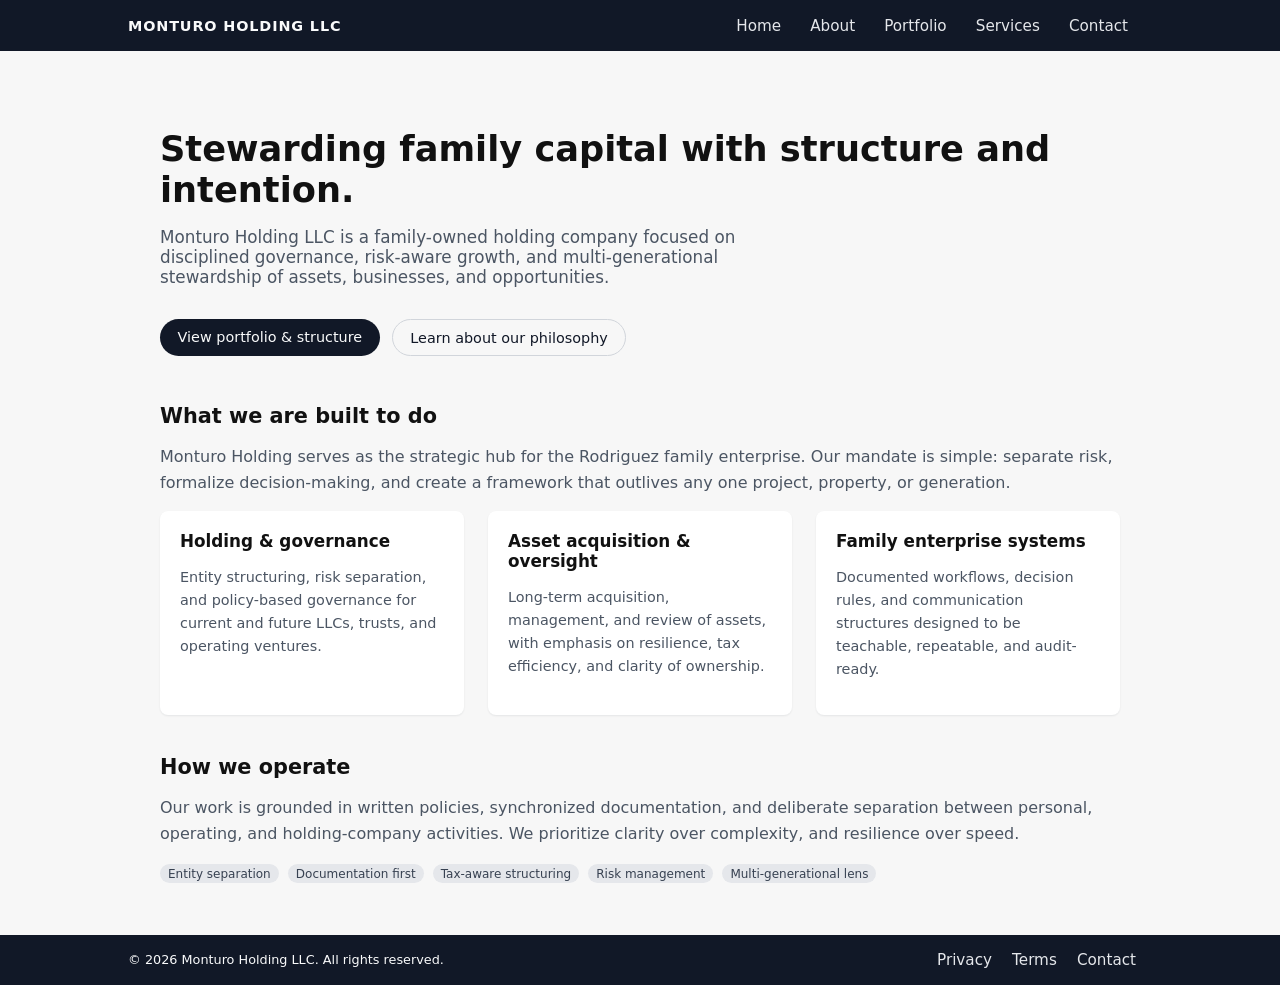
==== index.html @ 01b54c22 "Update index.html" ====
<!DOCTYPE html>
<html lang="en">
<head>
  <meta charset="UTF-8">
  <title>Monturo Holding LLC | Family Enterprise Holding Company</title>
  <meta name="viewport" content="width=device-width, initial-scale=1">
  <meta name="description" content="Monturo Holdings LLC is a family-owned holding company focused on long-term stewardship, governance, and multi-generational asset management.">
  <style>
    body { margin: 0; font-family: system-ui, -apple-system, BlinkMacSystemFont, "Segoe UI", sans-serif; color: #111; background-color: #f7f7f7; }
    header, footer { background-color: #111827; color: #f9fafb; padding: 1rem 10vw; }
    header a, footer a { color: #e5e7eb; text-decoration: none; margin-right: 1.5rem; font-size: 0.95rem; }
    header a:hover, footer a:hover { text-decoration: underline; }
    .logo { font-weight: 600; letter-spacing: 0.06em; text-transform: uppercase; font-size: 0.9rem; }
    main { padding: 3rem 10vw; max-width: 960px; margin: 0 auto; }
    .hero-title { font-size: 2.2rem; margin-bottom: 0.5rem; }
    .hero-subtitle { font-size: 1.05rem; color: #4b5563; max-width: 640px; }
    .hero-section { margin-bottom: 3rem; }
    .section { margin-top: 2.5rem; }
    .section h2 { font-size: 1.3rem; margin-bottom: 0.5rem; }
    .section p { color: #4b5563; line-height: 1.6; }
    .pill { display: inline-block; padding: 0.15rem 0.5rem; border-radius: 999px; font-size: 0.75rem; background: #e5e7eb; color: #374151; margin-right: 0.25rem; margin-bottom: 0.25rem; }
    .grid { display: grid; grid-template-columns: repeat(auto-fit, minmax(240px, 1fr)); gap: 1.5rem; margin-top: 1rem; }
    .card { background: white; border-radius: 0.5rem; padding: 1.25rem; box-shadow: 0 1px 2px rgba(15, 23, 42, 0.08); }
    .card h3 { margin-top: 0; font-size: 1.05rem; margin-bottom: 0.35rem; }
    .muted { color: #6b7280; font-size: 0.9rem; }
    .btn-row { margin-top: 2rem; display: flex; flex-wrap: wrap; gap: 0.75rem; }
    .btn-primary, .btn-secondary { padding: 0.6rem 1.1rem; border-radius: 999px; font-size: 0.9rem; text-decoration: none; display: inline-block; }
    .btn-primary { background-color: #111827; color: #f9fafb; }
    .btn-secondary { background-color: transparent; color: #111827; border: 1px solid #d1d5db; }
    .btn-primary:hover { background-color: #020617; }
    .btn-secondary:hover { background-color: #e5e7eb; }
    footer { font-size: 0.8rem; display: flex; flex-wrap: wrap; justify-content: space-between; gap: 0.75rem; align-items: center; }
    footer nav a { margin-right: 1rem; }
    @media (max-width: 640px) {
      header, footer, main { padding-left: 1.25rem; padding-right: 1.25rem; }
      .hero-title { font-size: 1.8rem; }
    }
  </style>
</head>
<body>
  <header>
    <div style="display:flex; align-items:center; justify-content:space-between; gap:1.5rem;">
      <div class="logo">Monturo Holding LLC</div>
      <nav>
        <a href="index.html">Home</a>
        <a href="about.html">About</a>
        <a href="portfolio.html">Portfolio</a>
        <a href="services.html">Services</a>
        <a href="contact.html">Contact</a>
      </nav>
    </div>
  </header>

  <main>
    <section class="hero-section">
      <h1 class="hero-title">Stewarding family capital with structure and intention.</h1>
      <p class="hero-subtitle">
        Monturo Holding LLC is a family-owned holding company focused on disciplined governance,
        risk-aware growth, and multi-generational stewardship of assets, businesses, and opportunities.
      </p>
      <div class="btn-row">
        <a href="portfolio.html" class="btn-primary">View portfolio & structure</a>
        <a href="about.html" class="btn-secondary">Learn about our philosophy</a>
      </div>
    </section>

    <section class="section">
      <h2>What we are built to do</h2>
      <p>
        Monturo Holding serves as the strategic hub for the Rodriguez family enterprise. Our mandate is simple:
        separate risk, formalize decision-making, and create a framework that outlives any one project, property,
        or generation.
      </p>
      <div class="grid">
        <div class="card">
          <h3>Holding & governance</h3>
          <p class="muted">
            Entity structuring, risk separation, and policy-based governance for current and future LLCs, trusts,
            and operating ventures.
          </p>
        </div>
        <div class="card">
          <h3>Asset acquisition & oversight</h3>
          <p class="muted">
            Long-term acquisition, management, and review of assets, with emphasis on resilience, tax efficiency,
            and clarity of ownership.
          </p>
        </div>
        <div class="card">
          <h3>Family enterprise systems</h3>
          <p class="muted">
            Documented workflows, decision rules, and communication structures designed to be teachable,
            repeatable, and audit-ready.
          </p>
        </div>
      </div>
    </section>

    <section class="section">
      <h2>How we operate</h2>
      <p>
        Our work is grounded in written policies, synchronized documentation, and deliberate separation between
        personal, operating, and holding-company activities. We prioritize clarity over complexity, and resilience
        over speed.
      </p>
      <div style="margin-top:0.75rem;">
        <span class="pill">Entity separation</span>
        <span class="pill">Documentation first</span>
        <span class="pill">Tax-aware structuring</span>
        <span class="pill">Risk management</span>
        <span class="pill">Multi-generational lens</span>
      </div>
    </section>
  </main>

  <footer>
    <div>© <span id="year"></span> Monturo Holding LLC. All rights reserved.</div>
    <nav>
      <a href="privacy.html">Privacy</a>
      <a href="terms.html">Terms</a>
      <a href="contact.html">Contact</a>
    </nav>
  </footer>

  <script>
    document.getElementById('year').textContent = new Date().getFullYear();
  </script>
</body>
</html>
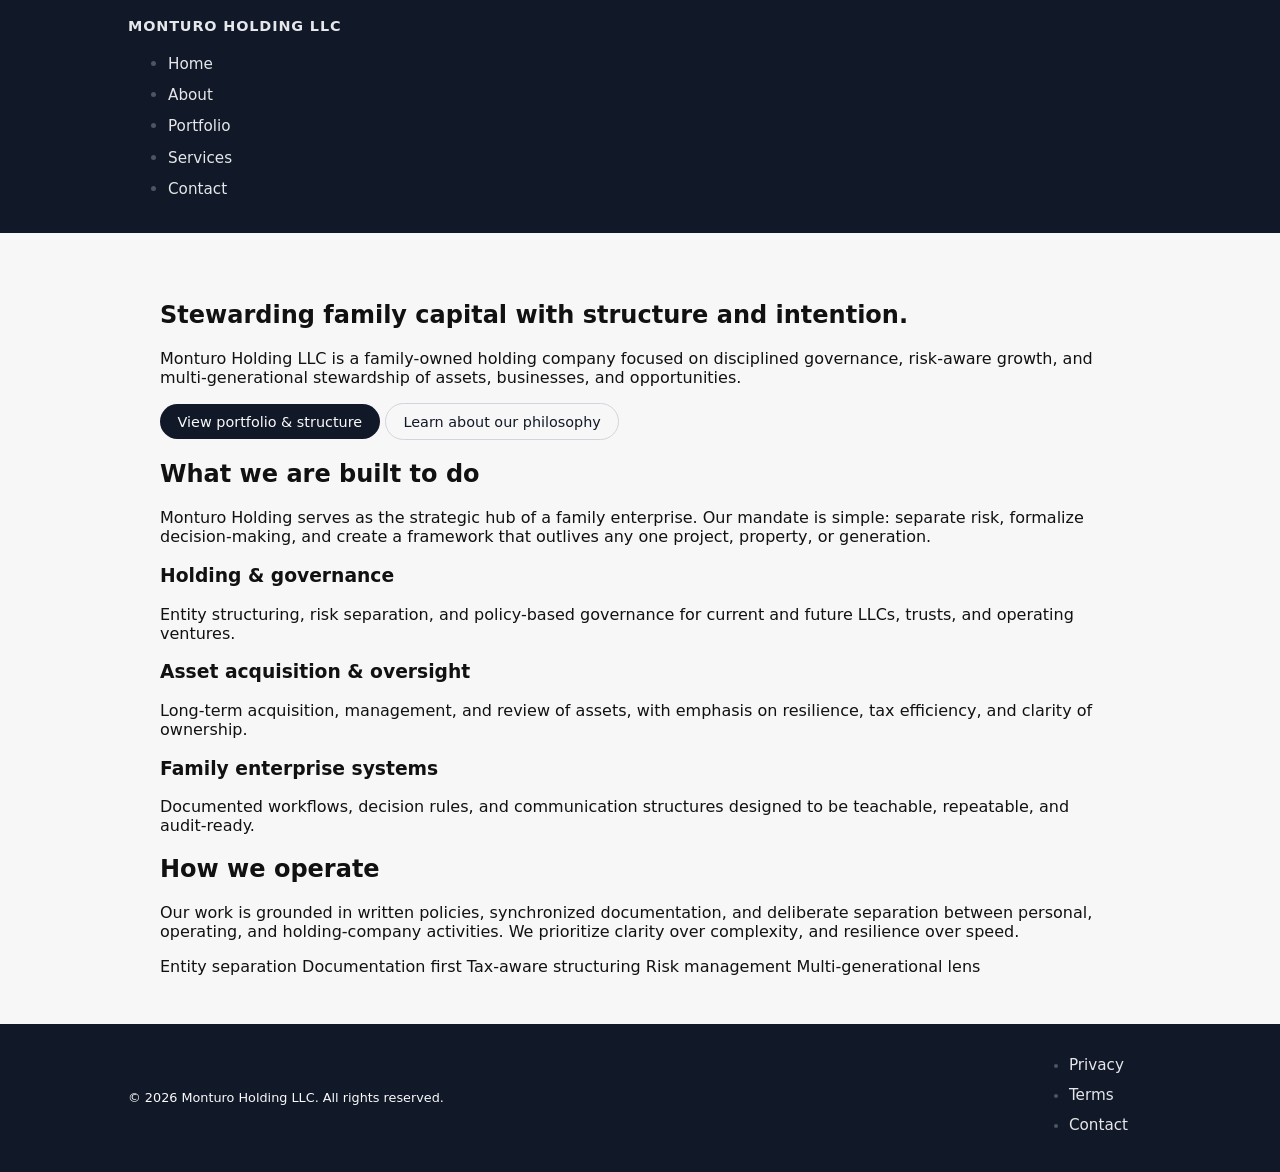
==== commit 46a5d205: "Update index.html" ====
--- a/index.html
+++ b/index.html
@@ -1,129 +1,79 @@
 <!DOCTYPE html>
 <html lang="en">
 <head>
-  <meta charset="UTF-8">
-  <title>Monturo Holding LLC | Family Enterprise Holding Company</title>
-  <meta name="viewport" content="width=device-width, initial-scale=1">
-  <meta name="description" content="Monturo Holdings LLC is a family-owned holding company focused on long-term stewardship, governance, and multi-generational asset management.">
-  <style>
-    body { margin: 0; font-family: system-ui, -apple-system, BlinkMacSystemFont, "Segoe UI", sans-serif; color: #111; background-color: #f7f7f7; }
-    header, footer { background-color: #111827; color: #f9fafb; padding: 1rem 10vw; }
-    header a, footer a { color: #e5e7eb; text-decoration: none; margin-right: 1.5rem; font-size: 0.95rem; }
-    header a:hover, footer a:hover { text-decoration: underline; }
-    .logo { font-weight: 600; letter-spacing: 0.06em; text-transform: uppercase; font-size: 0.9rem; }
-    main { padding: 3rem 10vw; max-width: 960px; margin: 0 auto; }
-    .hero-title { font-size: 2.2rem; margin-bottom: 0.5rem; }
-    .hero-subtitle { font-size: 1.05rem; color: #4b5563; max-width: 640px; }
-    .hero-section { margin-bottom: 3rem; }
-    .section { margin-top: 2.5rem; }
-    .section h2 { font-size: 1.3rem; margin-bottom: 0.5rem; }
-    .section p { color: #4b5563; line-height: 1.6; }
-    .pill { display: inline-block; padding: 0.15rem 0.5rem; border-radius: 999px; font-size: 0.75rem; background: #e5e7eb; color: #374151; margin-right: 0.25rem; margin-bottom: 0.25rem; }
-    .grid { display: grid; grid-template-columns: repeat(auto-fit, minmax(240px, 1fr)); gap: 1.5rem; margin-top: 1rem; }
-    .card { background: white; border-radius: 0.5rem; padding: 1.25rem; box-shadow: 0 1px 2px rgba(15, 23, 42, 0.08); }
-    .card h3 { margin-top: 0; font-size: 1.05rem; margin-bottom: 0.35rem; }
-    .muted { color: #6b7280; font-size: 0.9rem; }
-    .btn-row { margin-top: 2rem; display: flex; flex-wrap: wrap; gap: 0.75rem; }
-    .btn-primary, .btn-secondary { padding: 0.6rem 1.1rem; border-radius: 999px; font-size: 0.9rem; text-decoration: none; display: inline-block; }
-    .btn-primary { background-color: #111827; color: #f9fafb; }
-    .btn-secondary { background-color: transparent; color: #111827; border: 1px solid #d1d5db; }
-    .btn-primary:hover { background-color: #020617; }
-    .btn-secondary:hover { background-color: #e5e7eb; }
-    footer { font-size: 0.8rem; display: flex; flex-wrap: wrap; justify-content: space-between; gap: 0.75rem; align-items: center; }
-    footer nav a { margin-right: 1rem; }
-    @media (max-width: 640px) {
-      header, footer, main { padding-left: 1.25rem; padding-right: 1.25rem; }
-      .hero-title { font-size: 1.8rem; }
-    }
-  </style>
+  <meta charset="UTF-8" />
+  <meta name="viewport" content="width=device-width, initial-scale=1.0" />
+  <title>Monturo Holding LLC</title>
+  <meta name="description" content="Monturo Holding LLC — a family-owned holding company focused on disciplined governance, risk-aware growth, and multi-generational stewardship." />
+  <link rel="stylesheet" href="styles.css" />
 </head>
 <body>
+
   <header>
-    <div style="display:flex; align-items:center; justify-content:space-between; gap:1.5rem;">
-      <div class="logo">Monturo Holding LLC</div>
-      <nav>
-        <a href="index.html">Home</a>
-        <a href="about.html">About</a>
-        <a href="portfolio.html">Portfolio</a>
-        <a href="services.html">Services</a>
-        <a href="contact.html">Contact</a>
-      </nav>
-    </div>
+    <nav>
+      <a href="index.html" class="logo">Monturo Holding LLC</a>
+      <ul>
+        <li><a href="index.html" class="active">Home</a></li>
+        <li><a href="about.html">About</a></li>
+        <li><a href="portfolio.html">Portfolio</a></li>
+        <li><a href="services.html">Services</a></li>
+        <li><a href="contact.html">Contact</a></li>
+      </ul>
+    </nav>
   </header>
 
   <main>
-    <section class="hero-section">
-      <h1 class="hero-title">Stewarding family capital with structure and intention.</h1>
-      <p class="hero-subtitle">
-        Monturo Holding LLC is a family-owned holding company focused on disciplined governance,
-        risk-aware growth, and multi-generational stewardship of assets, businesses, and opportunities.
-      </p>
-      <div class="btn-row">
-        <a href="portfolio.html" class="btn-primary">View portfolio & structure</a>
-        <a href="about.html" class="btn-secondary">Learn about our philosophy</a>
+
+    <section class="hero">
+      <h1>Stewarding family capital with structure and intention.</h1>
+      <p>Monturo Holding LLC is a family-owned holding company focused on disciplined governance, risk-aware growth, and multi-generational stewardship of assets, businesses, and opportunities.</p>
+      <div class="cta-buttons">
+        <a href="portfolio.html" class="btn btn-primary">View portfolio &amp; structure</a>
+        <a href="about.html" class="btn btn-secondary">Learn about our philosophy</a>
       </div>
     </section>
 
-    <section class="section">
+    <section class="content-section">
       <h2>What we are built to do</h2>
-      <p>
-        Monturo Holding serves as the strategic hub for the Rodriguez family enterprise. Our mandate is simple:
-        separate risk, formalize decision-making, and create a framework that outlives any one project, property,
-        or generation.
-      </p>
-      <div class="grid">
-        <div class="card">
-          <h3>Holding & governance</h3>
-          <p class="muted">
-            Entity structuring, risk separation, and policy-based governance for current and future LLCs, trusts,
-            and operating ventures.
-          </p>
+      <p>Monturo Holding serves as the strategic hub of a family enterprise. Our mandate is simple: separate risk, formalize decision-making, and create a framework that outlives any one project, property, or generation.</p>
+      <div class="three-col">
+        <div class="col-card">
+          <h3>Holding &amp; governance</h3>
+          <p>Entity structuring, risk separation, and policy-based governance for current and future LLCs, trusts, and operating ventures.</p>
         </div>
-        <div class="card">
-          <h3>Asset acquisition & oversight</h3>
-          <p class="muted">
-            Long-term acquisition, management, and review of assets, with emphasis on resilience, tax efficiency,
-            and clarity of ownership.
-          </p>
+        <div class="col-card">
+          <h3>Asset acquisition &amp; oversight</h3>
+          <p>Long-term acquisition, management, and review of assets, with emphasis on resilience, tax efficiency, and clarity of ownership.</p>
         </div>
-        <div class="card">
+        <div class="col-card">
           <h3>Family enterprise systems</h3>
-          <p class="muted">
-            Documented workflows, decision rules, and communication structures designed to be teachable,
-            repeatable, and audit-ready.
-          </p>
+          <p>Documented workflows, decision rules, and communication structures designed to be teachable, repeatable, and audit-ready.</p>
         </div>
       </div>
     </section>
 
-    <section class="section">
+    <section class="content-section alt-bg">
       <h2>How we operate</h2>
-      <p>
-        Our work is grounded in written policies, synchronized documentation, and deliberate separation between
-        personal, operating, and holding-company activities. We prioritize clarity over complexity, and resilience
-        over speed.
-      </p>
-      <div style="margin-top:0.75rem;">
-        <span class="pill">Entity separation</span>
-        <span class="pill">Documentation first</span>
-        <span class="pill">Tax-aware structuring</span>
-        <span class="pill">Risk management</span>
-        <span class="pill">Multi-generational lens</span>
+      <p>Our work is grounded in written policies, synchronized documentation, and deliberate separation between personal, operating, and holding-company activities. We prioritize clarity over complexity, and resilience over speed.</p>
+      <div class="tags">
+        <span>Entity separation</span>
+        <span>Documentation first</span>
+        <span>Tax-aware structuring</span>
+        <span>Risk management</span>
+        <span>Multi-generational lens</span>
       </div>
     </section>
+
   </main>
 
   <footer>
-    <div>© <span id="year"></span> Monturo Holding LLC. All rights reserved.</div>
-    <nav>
-      <a href="privacy.html">Privacy</a>
-      <a href="terms.html">Terms</a>
-      <a href="contact.html">Contact</a>
-    </nav>
+    <p>&copy; 2026 Monturo Holding LLC. All rights reserved.</p>
+    <ul>
+      <li><a href="privacy.html">Privacy</a></li>
+      <li><a href="terms.html">Terms</a></li>
+      <li><a href="contact.html">Contact</a></li>
+    </ul>
   </footer>
 
-  <script>
-    document.getElementById('year').textContent = new Date().getFullYear();
-  </script>
 </body>
 </html>
--- a/styles.css
+++ b/styles.css
@@ -0,0 +1,32 @@
+body { margin: 0; font-family: system-ui, -apple-system, BlinkMacSystemFont, "Segoe UI", sans-serif; color: #111; background-color: #f7f7f7; }
+header, footer { background-color: #111827; color: #f9fafb; padding: 1rem 10vw; }
+header a, footer a { color: #e5e7eb; text-decoration: none; margin-right: 1.5rem; font-size: 0.95rem; }
+header a:hover, footer a:hover { text-decoration: underline; }
+.logo { font-weight: 600; letter-spacing: 0.06em; text-transform: uppercase; font-size: 0.9rem; }
+main { padding: 3rem 10vw; max-width: 960px; margin: 0 auto; }
+.hero-title { font-size: 2.2rem; margin-bottom: 0.5rem; }
+.hero-subtitle { font-size: 1.05rem; color: #4b5563; max-width: 640px; }
+.hero-section { margin-bottom: 3rem; }
+.section { margin-top: 2.5rem; }
+.section h2, .section h1 { font-size: 1.3rem; margin-bottom: 0.5rem; }
+.section p { color: #4b5563; line-height: 1.6; }
+.pill { display: inline-block; padding: 0.15rem 0.5rem; border-radius: 999px; font-size: 0.75rem; background: #e5e7eb; color: #374151; margin-right: 0.25rem; margin-bottom: 0.25rem; }
+.grid { display: grid; grid-template-columns: repeat(auto-fit, minmax(240px, 1fr)); gap: 1.5rem; margin-top: 1rem; }
+.card { background: white; border-radius: 0.5rem; padding: 1.25rem; box-shadow: 0 1px 2px rgba(15, 23, 42, 0.08); }
+.card h3 { margin-top: 0; font-size: 1.05rem; margin-bottom: 0.35rem; }
+.muted { color: #6b7280; font-size: 0.9rem; }
+.btn-row { margin-top: 2rem; display: flex; flex-wrap: wrap; gap: 0.75rem; }
+.btn-primary, .btn-secondary { padding: 0.6rem 1.1rem; border-radius: 999px; font-size: 0.9rem; text-decoration: none; display: inline-block; }
+.btn-primary { background-color: #111827; color: #f9fafb; }
+.btn-secondary { background-color: transparent; color: #111827; border: 1px solid #d1d5db; }
+.btn-primary:hover { background-color: #020617; }
+.btn-secondary:hover { background-color: #e5e7eb; }
+footer { font-size: 0.8rem; display: flex; flex-wrap: wrap; justify-content: space-between; gap: 0.75rem; align-items: center; }
+footer nav a { margin-right: 1rem; }
+ul { color: #4b5563; line-height: 1.6; }
+li { margin-bottom: 0.35rem; }
+@media (max-width: 640px) {
+  header, footer, main { padding-left: 1.25rem; padding-right: 1.25rem; }
+  .hero-title { font-size: 1.8rem; }
+}
+
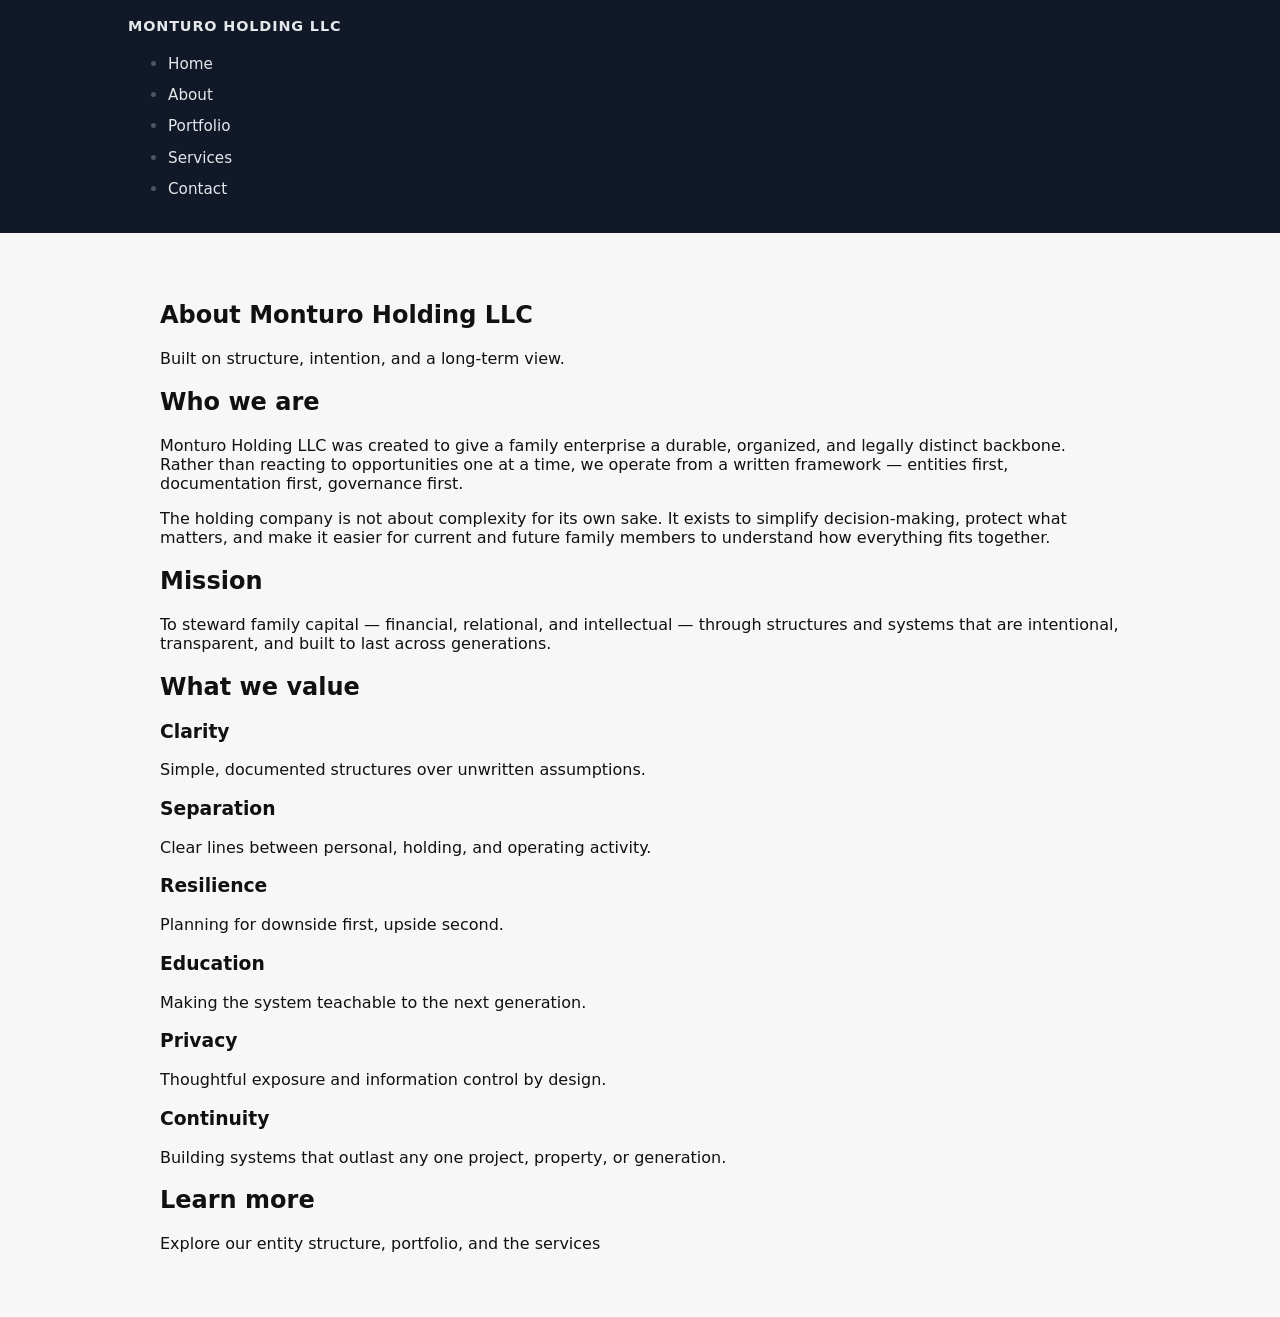
==== commit 96f16f01: "Update index.html" ====
--- a/index.html
+++ b/index.html
@@ -3,8 +3,8 @@
 <head>
   <meta charset="UTF-8" />
   <meta name="viewport" content="width=device-width, initial-scale=1.0" />
-  <title>Monturo Holding LLC</title>
-  <meta name="description" content="Monturo Holding LLC — a family-owned holding company focused on disciplined governance, risk-aware growth, and multi-generational stewardship." />
+  <title>About | Monturo Holding LLC</title>
+  <meta name="description" content="About Monturo Holding LLC — a family-owned holding company built on structure, intention, and multi-generational stewardship." />
   <link rel="stylesheet" href="styles.css" />
 </head>
 <body>
@@ -13,8 +13,8 @@
     <nav>
       <a href="index.html" class="logo">Monturo Holding LLC</a>
       <ul>
-        <li><a href="index.html" class="active">Home</a></li>
-        <li><a href="about.html">About</a></li>
+        <li><a href="index.html">Home</a></li>
+        <li><a href="about.html" class="active">About</a></li>
         <li><a href="portfolio.html">Portfolio</a></li>
         <li><a href="services.html">Services</a></li>
         <li><a href="contact.html">Contact</a></li>
@@ -24,56 +24,52 @@
 
   <main>
 
-    <section class="hero">
-      <h1>Stewarding family capital with structure and intention.</h1>
-      <p>Monturo Holding LLC is a family-owned holding company focused on disciplined governance, risk-aware growth, and multi-generational stewardship of assets, businesses, and opportunities.</p>
-      <div class="cta-buttons">
-        <a href="portfolio.html" class="btn btn-primary">View portfolio &amp; structure</a>
-        <a href="about.html" class="btn btn-secondary">Learn about our philosophy</a>
-      </div>
+    <section class="page-hero">
+      <h1>About Monturo Holding LLC</h1>
+      <p class="subtitle">Built on structure, intention, and a long-term view.</p>
     </section>
 
     <section class="content-section">
-      <h2>What we are built to do</h2>
-      <p>Monturo Holding serves as the strategic hub of a family enterprise. Our mandate is simple: separate risk, formalize decision-making, and create a framework that outlives any one project, property, or generation.</p>
-      <div class="three-col">
-        <div class="col-card">
-          <h3>Holding &amp; governance</h3>
-          <p>Entity structuring, risk separation, and policy-based governance for current and future LLCs, trusts, and operating ventures.</p>
+      <h2>Who we are</h2>
+      <p>Monturo Holding LLC was created to give a family enterprise a durable, organized, and legally distinct backbone. Rather than reacting to opportunities one at a time, we operate from a written framework — entities first, documentation first, governance first.</p>
+      <p>The holding company is not about complexity for its own sake. It exists to simplify decision-making, protect what matters, and make it easier for current and future family members to understand how everything fits together.</p>
+    </section>
+
+    <section class="content-section alt-bg">
+      <h2>Mission</h2>
+      <p class="mission-statement">To steward family capital — financial, relational, and intellectual — through structures and systems that are intentional, transparent, and built to last across generations.</p>
+    </section>
+
+    <section class="content-section">
+      <h2>What we value</h2>
+      <div class="values-grid">
+        <div class="value-item">
+          <h3>Clarity</h3>
+          <p>Simple, documented structures over unwritten assumptions.</p>
         </div>
-        <div class="col-card">
-          <h3>Asset acquisition &amp; oversight</h3>
-          <p>Long-term acquisition, management, and review of assets, with emphasis on resilience, tax efficiency, and clarity of ownership.</p>
+        <div class="value-item">
+          <h3>Separation</h3>
+          <p>Clear lines between personal, holding, and operating activity.</p>
         </div>
-        <div class="col-card">
-          <h3>Family enterprise systems</h3>
-          <p>Documented workflows, decision rules, and communication structures designed to be teachable, repeatable, and audit-ready.</p>
+        <div class="value-item">
+          <h3>Resilience</h3>
+          <p>Planning for downside first, upside second.</p>
+        </div>
+        <div class="value-item">
+          <h3>Education</h3>
+          <p>Making the system teachable to the next generation.</p>
+        </div>
+        <div class="value-item">
+          <h3>Privacy</h3>
+          <p>Thoughtful exposure and information control by design.</p>
+        </div>
+        <div class="value-item">
+          <h3>Continuity</h3>
+          <p>Building systems that outlast any one project, property, or generation.</p>
         </div>
       </div>
     </section>
 
-    <section class="content-section alt-bg">
-      <h2>How we operate</h2>
-      <p>Our work is grounded in written policies, synchronized documentation, and deliberate separation between personal, operating, and holding-company activities. We prioritize clarity over complexity, and resilience over speed.</p>
-      <div class="tags">
-        <span>Entity separation</span>
-        <span>Documentation first</span>
-        <span>Tax-aware structuring</span>
-        <span>Risk management</span>
-        <span>Multi-generational lens</span>
-      </div>
-    </section>
-
-  </main>
-
-  <footer>
-    <p>&copy; 2026 Monturo Holding LLC. All rights reserved.</p>
-    <ul>
-      <li><a href="privacy.html">Privacy</a></li>
-      <li><a href="terms.html">Terms</a></li>
-      <li><a href="contact.html">Contact</a></li>
-    </ul>
-  </footer>
-
-</body>
-</html>
+    <section class="content-section cta-section">
+      <h2>Learn more</h2>
+      <p>Explore our entity structure, portfolio, and the services
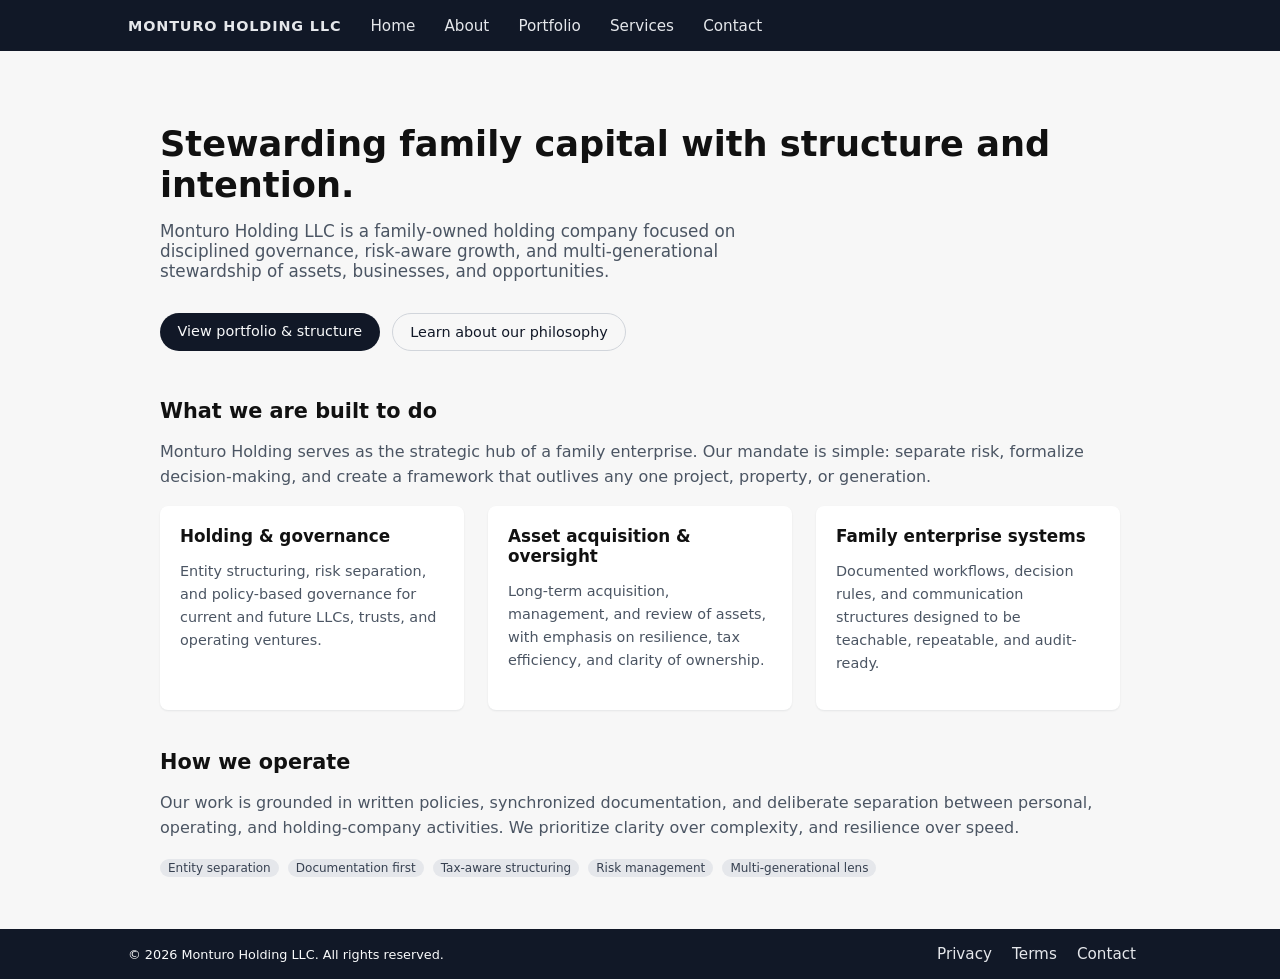
==== commit 40ff2f9a: "Update index.html" ====
--- a/index.html
+++ b/index.html
@@ -3,73 +3,73 @@
 <head>
   <meta charset="UTF-8" />
   <meta name="viewport" content="width=device-width, initial-scale=1.0" />
-  <title>About | Monturo Holding LLC</title>
-  <meta name="description" content="About Monturo Holding LLC — a family-owned holding company built on structure, intention, and multi-generational stewardship." />
+  <title>Monturo Holding LLC</title>
+  <meta name="description" content="Monturo Holding LLC — a family-owned holding company focused on disciplined governance, risk-aware growth, and multi-generational stewardship." />
   <link rel="stylesheet" href="styles.css" />
 </head>
 <body>
 
   <header>
-    <nav>
-      <a href="index.html" class="logo">Monturo Holding LLC</a>
-      <ul>
-        <li><a href="index.html">Home</a></li>
-        <li><a href="about.html" class="active">About</a></li>
-        <li><a href="portfolio.html">Portfolio</a></li>
-        <li><a href="services.html">Services</a></li>
-        <li><a href="contact.html">Contact</a></li>
-      </ul>
-    </nav>
+    <a href="index.html" class="logo">Monturo Holding LLC</a>
+    <a href="index.html">Home</a>
+    <a href="about.html">About</a>
+    <a href="portfolio.html">Portfolio</a>
+    <a href="services.html">Services</a>
+    <a href="contact.html">Contact</a>
   </header>
 
   <main>
 
-    <section class="page-hero">
-      <h1>About Monturo Holding LLC</h1>
-      <p class="subtitle">Built on structure, intention, and a long-term view.</p>
-    </section>
+    <div class="hero-section">
+      <h1 class="hero-title">Stewarding family capital with structure and intention.</h1>
+      <p class="hero-subtitle">Monturo Holding LLC is a family-owned holding company focused on disciplined governance, risk-aware growth, and multi-generational stewardship of assets, businesses, and opportunities.</p>
+      <div class="btn-row">
+        <a href="portfolio.html" class="btn-primary">View portfolio &amp; structure</a>
+        <a href="about.html" class="btn-secondary">Learn about our philosophy</a>
+      </div>
+    </div>
 
-    <section class="content-section">
-      <h2>Who we are</h2>
-      <p>Monturo Holding LLC was created to give a family enterprise a durable, organized, and legally distinct backbone. Rather than reacting to opportunities one at a time, we operate from a written framework — entities first, documentation first, governance first.</p>
-      <p>The holding company is not about complexity for its own sake. It exists to simplify decision-making, protect what matters, and make it easier for current and future family members to understand how everything fits together.</p>
-    </section>
-
-    <section class="content-section alt-bg">
-      <h2>Mission</h2>
-      <p class="mission-statement">To steward family capital — financial, relational, and intellectual — through structures and systems that are intentional, transparent, and built to last across generations.</p>
-    </section>
-
-    <section class="content-section">
-      <h2>What we value</h2>
-      <div class="values-grid">
-        <div class="value-item">
-          <h3>Clarity</h3>
-          <p>Simple, documented structures over unwritten assumptions.</p>
+    <div class="section">
+      <h2>What we are built to do</h2>
+      <p>Monturo Holding serves as the strategic hub of a family enterprise. Our mandate is simple: separate risk, formalize decision-making, and create a framework that outlives any one project, property, or generation.</p>
+      <div class="grid">
+        <div class="card">
+          <h3>Holding &amp; governance</h3>
+          <p class="muted">Entity structuring, risk separation, and policy-based governance for current and future LLCs, trusts, and operating ventures.</p>
         </div>
-        <div class="value-item">
-          <h3>Separation</h3>
-          <p>Clear lines between personal, holding, and operating activity.</p>
+        <div class="card">
+          <h3>Asset acquisition &amp; oversight</h3>
+          <p class="muted">Long-term acquisition, management, and review of assets, with emphasis on resilience, tax efficiency, and clarity of ownership.</p>
         </div>
-        <div class="value-item">
-          <h3>Resilience</h3>
-          <p>Planning for downside first, upside second.</p>
-        </div>
-        <div class="value-item">
-          <h3>Education</h3>
-          <p>Making the system teachable to the next generation.</p>
-        </div>
-        <div class="value-item">
-          <h3>Privacy</h3>
-          <p>Thoughtful exposure and information control by design.</p>
-        </div>
-        <div class="value-item">
-          <h3>Continuity</h3>
-          <p>Building systems that outlast any one project, property, or generation.</p>
+        <div class="card">
+          <h3>Family enterprise systems</h3>
+          <p class="muted">Documented workflows, decision rules, and communication structures designed to be teachable, repeatable, and audit-ready.</p>
         </div>
       </div>
-    </section>
+    </div>
 
-    <section class="content-section cta-section">
-      <h2>Learn more</h2>
-      <p>Explore our entity structure, portfolio, and the services
+    <div class="section">
+      <h2>How we operate</h2>
+      <p>Our work is grounded in written policies, synchronized documentation, and deliberate separation between personal, operating, and holding-company activities. We prioritize clarity over complexity, and resilience over speed.</p>
+      <div style="margin-top:0.75rem;">
+        <span class="pill">Entity separation</span>
+        <span class="pill">Documentation first</span>
+        <span class="pill">Tax-aware structuring</span>
+        <span class="pill">Risk management</span>
+        <span class="pill">Multi-generational lens</span>
+      </div>
+    </div>
+
+  </main>
+
+  <footer>
+    <span>&copy; 2026 Monturo Holding LLC. All rights reserved.</span>
+    <nav>
+      <a href="privacy.html">Privacy</a>
+      <a href="terms.html">Terms</a>
+      <a href="contact.html">Contact</a>
+    </nav>
+  </footer>
+
+</body>
+</html>
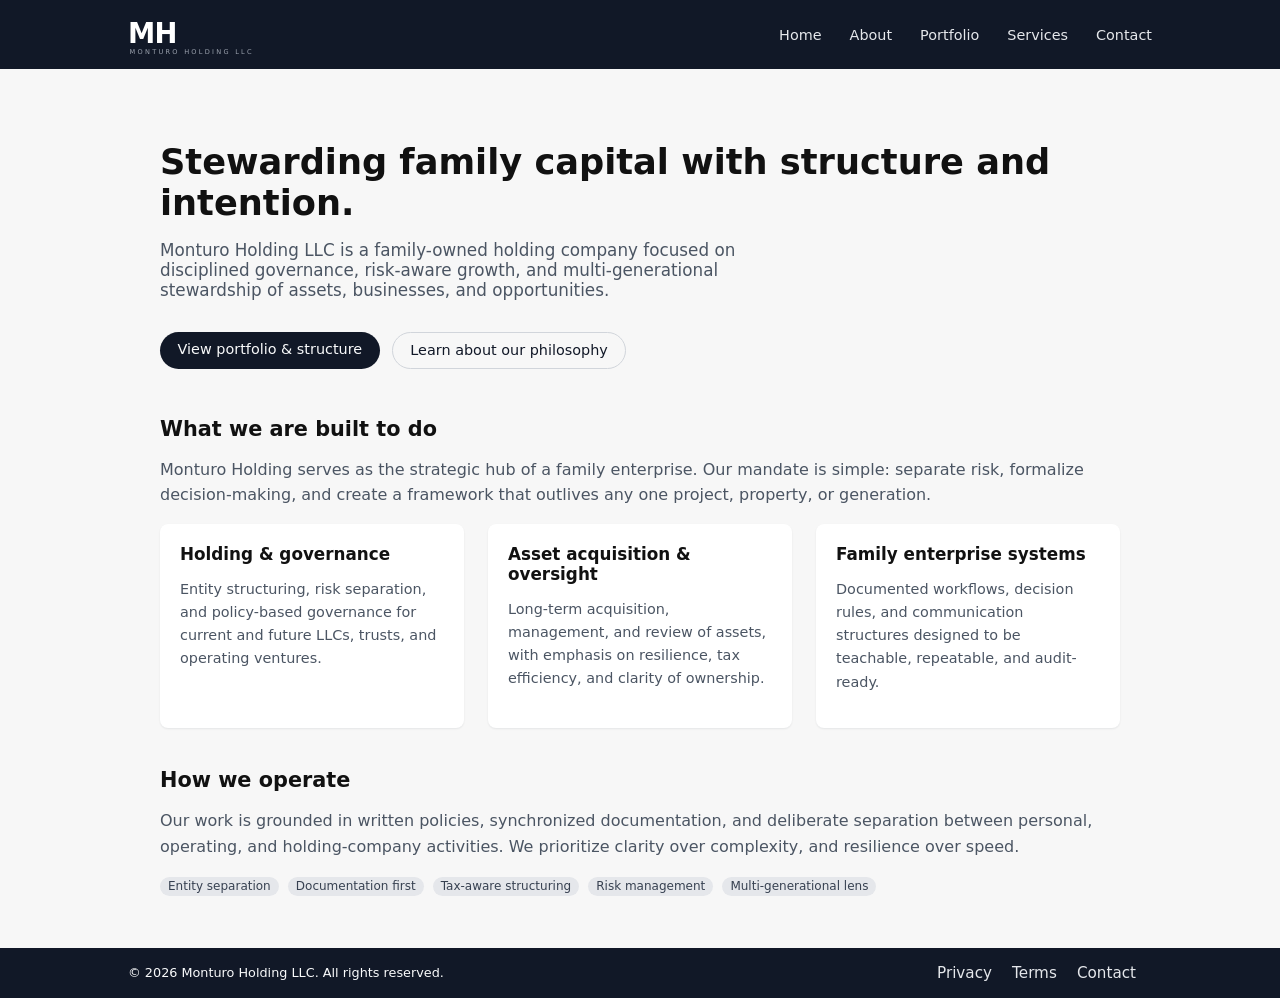
==== commit 7db2383e: "Update index.html" ====
--- a/index.html
+++ b/index.html
@@ -9,14 +9,19 @@
 </head>
 <body>
 
-  <header>
-    <a href="index.html" class="logo">Monturo Holding LLC</a>
+ <header>
+  <a href="index.html">
+    <img src="logo.svg" alt="Monturo Holding LLC" class="site-logo" />
+  </a>
+  <nav>
     <a href="index.html">Home</a>
     <a href="about.html">About</a>
     <a href="portfolio.html">Portfolio</a>
     <a href="services.html">Services</a>
     <a href="contact.html">Contact</a>
-  </header>
+  </nav>
+</header>
+
 
   <main>
 
--- a/styles.css
+++ b/styles.css
@@ -1,8 +1,18 @@
 body { margin: 0; font-family: system-ui, -apple-system, BlinkMacSystemFont, "Segoe UI", sans-serif; color: #111; background-color: #f7f7f7; }
-header, footer { background-color: #111827; color: #f9fafb; padding: 1rem 10vw; }
-header a, footer a { color: #e5e7eb; text-decoration: none; margin-right: 1.5rem; font-size: 0.95rem; }
-header a:hover, footer a:hover { text-decoration: underline; }
-.logo { font-weight: 600; letter-spacing: 0.06em; text-transform: uppercase; font-size: 0.9rem; }
+
+header { background-color: #111827; color: #f9fafb; padding: 0.85rem 10vw; display: flex; align-items: center; justify-content: space-between; gap: 2rem; }
+footer { background-color: #111827; color: #f9fafb; padding: 1rem 10vw; }
+
+header > a { display: flex; align-items: center; flex-shrink: 0; }
+.site-logo { height: 42px; width: auto; display: block; }
+
+header nav { display: flex; align-items: center; gap: 0; flex-wrap: wrap; }
+header nav a { color: #e5e7eb; text-decoration: none; margin-left: 1.75rem; font-size: 0.9rem; white-space: nowrap; }
+header nav a:hover { text-decoration: underline; }
+
+footer a { color: #e5e7eb; text-decoration: none; margin-right: 1.5rem; font-size: 0.95rem; }
+footer a:hover { text-decoration: underline; }
+
 main { padding: 3rem 10vw; max-width: 960px; margin: 0 auto; }
 .hero-title { font-size: 2.2rem; margin-bottom: 0.5rem; }
 .hero-subtitle { font-size: 1.05rem; color: #4b5563; max-width: 640px; }
@@ -25,8 +35,12 @@
 footer nav a { margin-right: 1rem; }
 ul { color: #4b5563; line-height: 1.6; }
 li { margin-bottom: 0.35rem; }
+
 @media (max-width: 640px) {
-  header, footer, main { padding-left: 1.25rem; padding-right: 1.25rem; }
+  header { padding-left: 1.25rem; padding-right: 1.25rem; flex-wrap: wrap; gap: 0.75rem; }
+  header nav { gap: 0; }
+  header nav a { margin-left: 1rem; font-size: 0.82rem; }
+  footer, main { padding-left: 1.25rem; padding-right: 1.25rem; }
   .hero-title { font-size: 1.8rem; }
+  .site-logo { height: 34px; }
 }
-
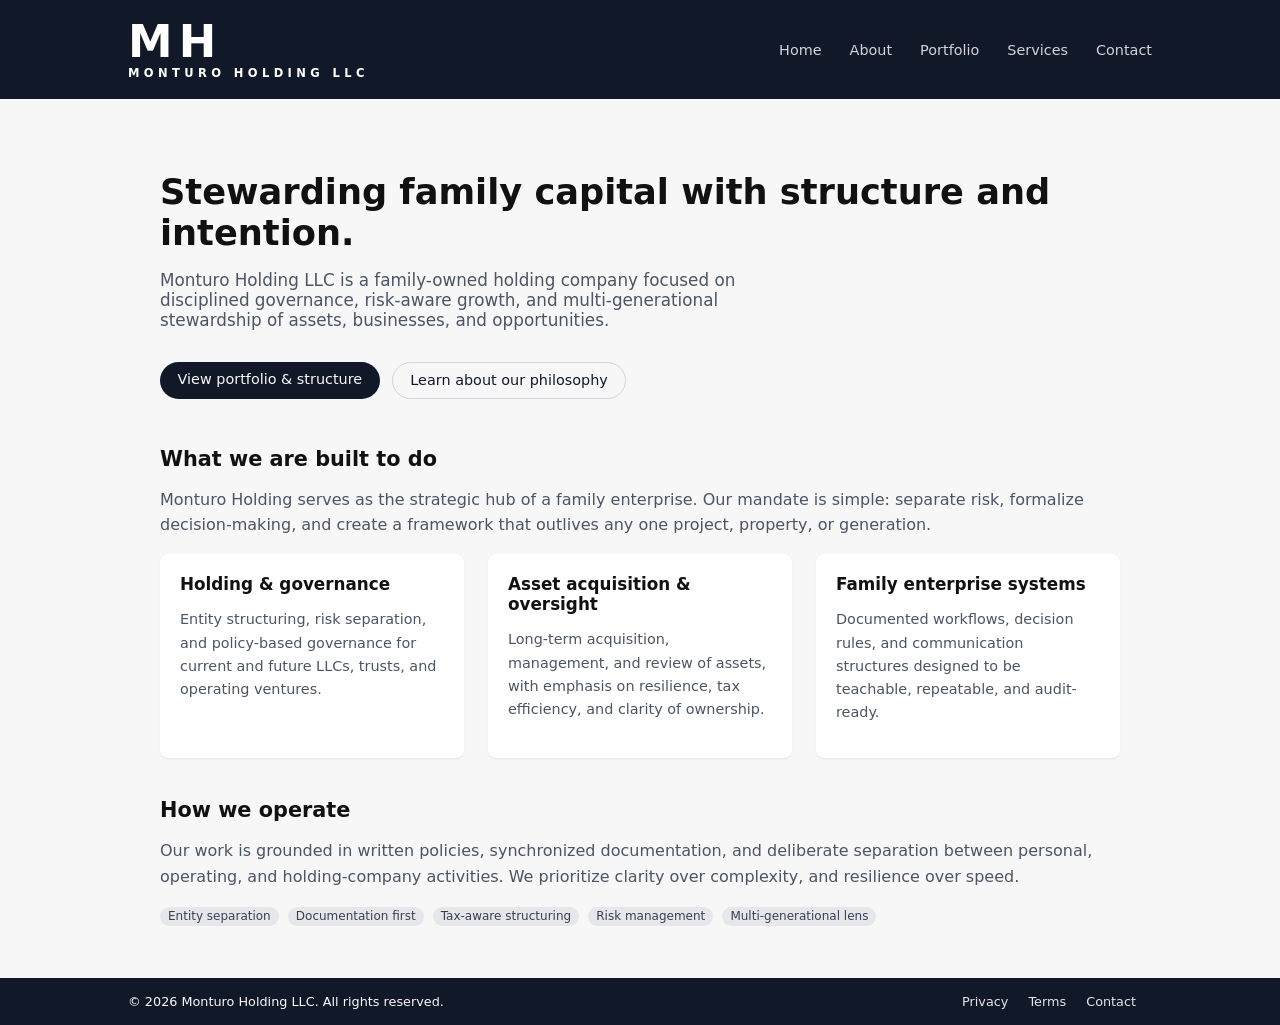
==== commit 7dfa9ee4: "Update index.html" ====
--- a/index.html
+++ b/index.html
@@ -10,8 +10,9 @@
 <body>
 
  <header>
-  <a href="index.html">
-    <img src="logo.svg" alt="Monturo Holding LLC" class="site-logo" />
+  <a href="index.html" class="logo-link">
+    <span class="logo-mh">MH</span>
+    <span class="logo-name">MONTURO HOLDING LLC</span>
   </a>
   <nav>
     <a href="index.html">Home</a>
@@ -21,7 +22,6 @@
     <a href="contact.html">Contact</a>
   </nav>
 </header>
-
 
   <main>
 
--- a/styles.css
+++ b/styles.css
@@ -1,17 +1,19 @@
 body { margin: 0; font-family: system-ui, -apple-system, BlinkMacSystemFont, "Segoe UI", sans-serif; color: #111; background-color: #f7f7f7; }
 
-header { background-color: #111827; color: #f9fafb; padding: 0.85rem 10vw; display: flex; align-items: center; justify-content: space-between; gap: 2rem; }
-footer { background-color: #111827; color: #f9fafb; padding: 1rem 10vw; }
+header { background-color: #111827; color: #f9fafb; padding: 1.25rem 10vw; display: flex; align-items: center; justify-content: space-between; gap: 2rem; }
+footer { background-color: #111827; color: #f9fafb; padding: 1rem 10vw; font-size: 0.8rem; display: flex; flex-wrap: wrap; justify-content: space-between; gap: 0.75rem; align-items: center; }
 
-header > a { display: flex; align-items: center; flex-shrink: 0; }
-.site-logo { height: 42px; width: auto; display: block; }
+.logo-link { display: flex; flex-direction: column; line-height: 1; text-decoration: none; flex-shrink: 0; gap: 3px; }
+.logo-mh { font-size: 2.8rem; font-weight: 900; color: #ffffff; letter-spacing: 0.14em; line-height: 1; }
+.logo-name { font-size: 0.72rem; font-weight: 600; color: #ffffff; letter-spacing: 0.38em; text-transform: uppercase; }
 
-header nav { display: flex; align-items: center; gap: 0; flex-wrap: wrap; }
-header nav a { color: #e5e7eb; text-decoration: none; margin-left: 1.75rem; font-size: 0.9rem; white-space: nowrap; }
-header nav a:hover { text-decoration: underline; }
+header nav { display: flex; align-items: center; flex-wrap: wrap; }
+header nav a { color: #d1d5db; text-decoration: none; margin-left: 1.75rem; font-size: 0.9rem; white-space: nowrap; }
+header nav a:hover { color: #ffffff; }
 
-footer a { color: #e5e7eb; text-decoration: none; margin-right: 1.5rem; font-size: 0.95rem; }
+footer a { color: #e5e7eb; text-decoration: none; margin-right: 1rem; }
 footer a:hover { text-decoration: underline; }
+footer nav a { margin-right: 1rem; }
 
 main { padding: 3rem 10vw; max-width: 960px; margin: 0 auto; }
 .hero-title { font-size: 2.2rem; margin-bottom: 0.5rem; }
@@ -31,16 +33,14 @@
 .btn-secondary { background-color: transparent; color: #111827; border: 1px solid #d1d5db; }
 .btn-primary:hover { background-color: #020617; }
 .btn-secondary:hover { background-color: #e5e7eb; }
-footer { font-size: 0.8rem; display: flex; flex-wrap: wrap; justify-content: space-between; gap: 0.75rem; align-items: center; }
-footer nav a { margin-right: 1rem; }
 ul { color: #4b5563; line-height: 1.6; }
 li { margin-bottom: 0.35rem; }
 
 @media (max-width: 640px) {
-  header { padding-left: 1.25rem; padding-right: 1.25rem; flex-wrap: wrap; gap: 0.75rem; }
-  header nav { gap: 0; }
+  header { padding: 1rem 1.25rem; gap: 1rem; flex-wrap: wrap; }
   header nav a { margin-left: 1rem; font-size: 0.82rem; }
   footer, main { padding-left: 1.25rem; padding-right: 1.25rem; }
   .hero-title { font-size: 1.8rem; }
-  .site-logo { height: 34px; }
+  .logo-mh { font-size: 2rem; }
+  .logo-name { font-size: 0.62rem; }
 }
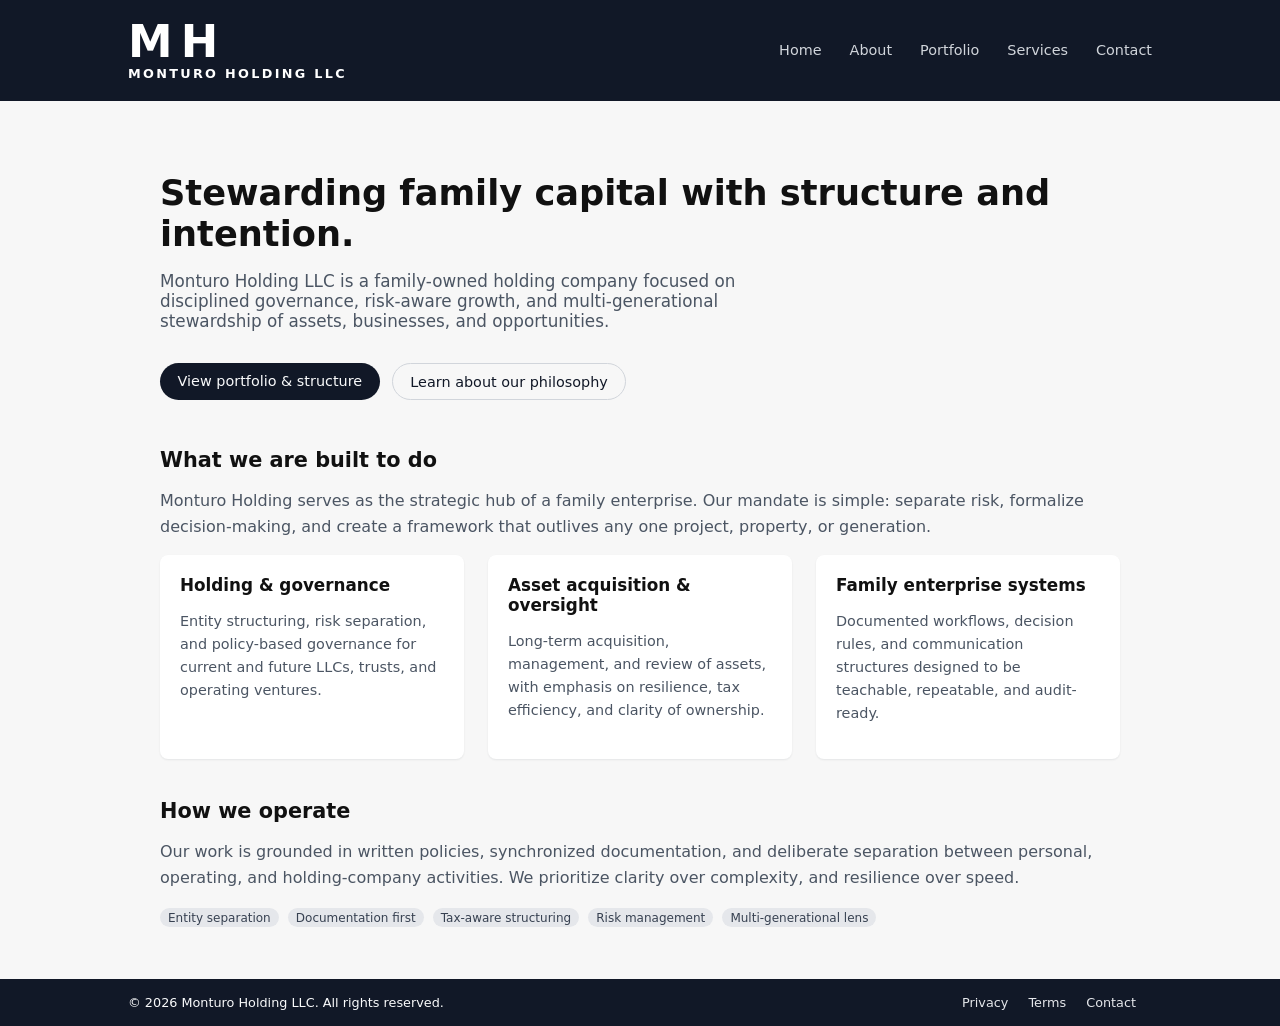
==== commit 9db4e0de: "Update index.html" ====
--- a/index.html
+++ b/index.html
@@ -9,7 +9,7 @@
 </head>
 <body>
 
- <header>
+<header>
   <a href="index.html" class="logo-link">
     <span class="logo-mh">MH</span>
     <span class="logo-name">MONTURO HOLDING LLC</span>
--- a/styles.css
+++ b/styles.css
@@ -3,9 +3,9 @@
 header { background-color: #111827; color: #f9fafb; padding: 1.25rem 10vw; display: flex; align-items: center; justify-content: space-between; gap: 2rem; }
 footer { background-color: #111827; color: #f9fafb; padding: 1rem 10vw; font-size: 0.8rem; display: flex; flex-wrap: wrap; justify-content: space-between; gap: 0.75rem; align-items: center; }
 
-.logo-link { display: flex; flex-direction: column; line-height: 1; text-decoration: none; flex-shrink: 0; gap: 3px; }
-.logo-mh { font-size: 2.8rem; font-weight: 900; color: #ffffff; letter-spacing: 0.14em; line-height: 1; }
-.logo-name { font-size: 0.72rem; font-weight: 600; color: #ffffff; letter-spacing: 0.38em; text-transform: uppercase; }
+.logo-link { display: flex; flex-direction: column; line-height: 1; text-decoration: none; flex-shrink: 0; gap: 3px; min-width: max-content; }
+.logo-mh { font-size: 2.8rem; font-weight: 900; color: #ffffff; letter-spacing: 0.18em; line-height: 1; white-space: nowrap; }
+.logo-name { font-size: 0.8rem; font-weight: 600; color: #ffffff; letter-spacing: 0.18em; text-transform: uppercase; white-space: nowrap; }
 
 header nav { display: flex; align-items: center; flex-wrap: wrap; }
 header nav a { color: #d1d5db; text-decoration: none; margin-left: 1.75rem; font-size: 0.9rem; white-space: nowrap; }
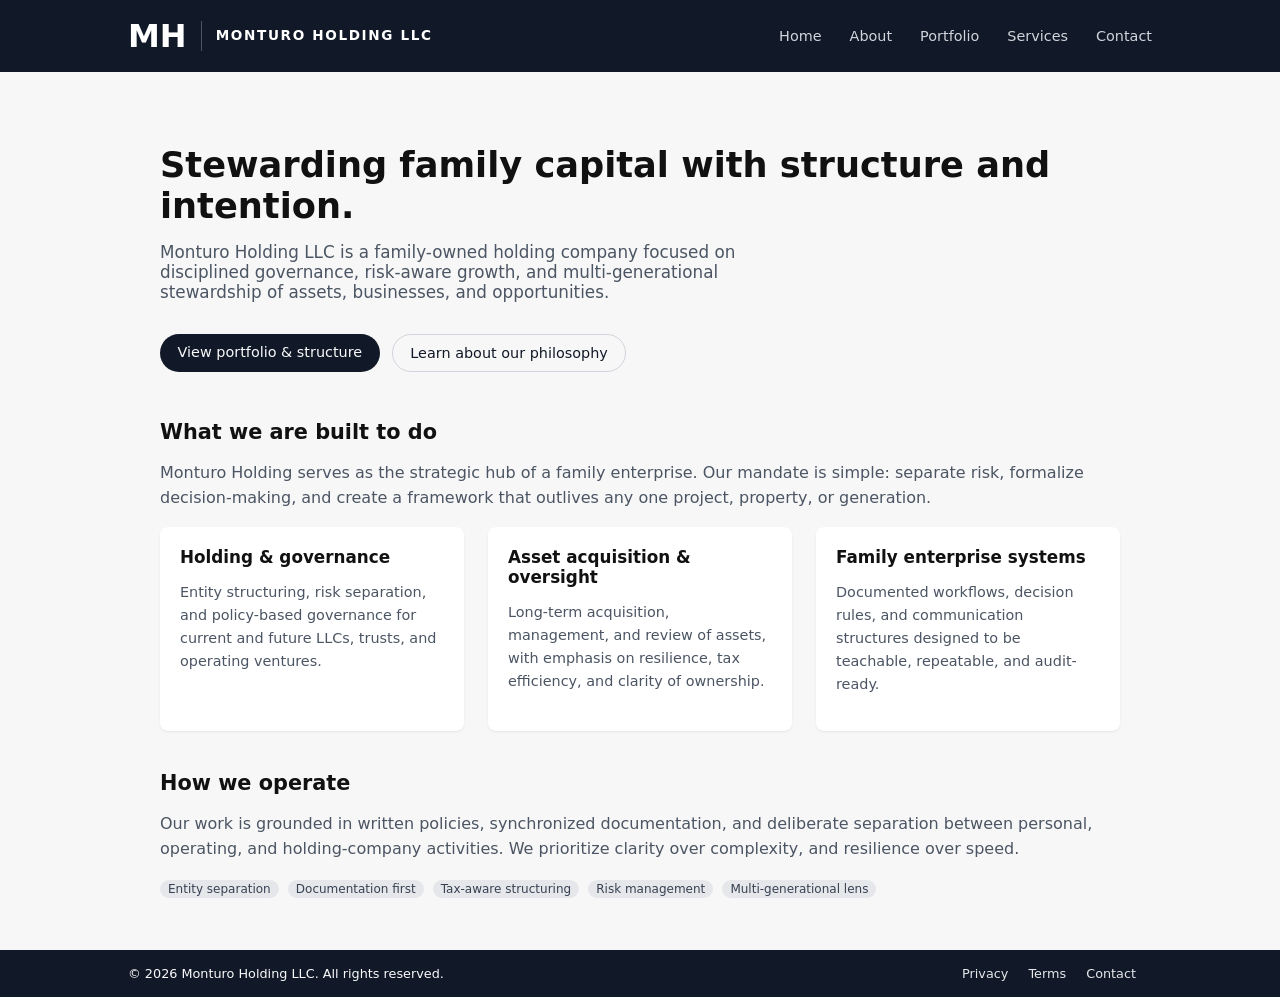
==== commit cee4b8c4: "Update index.html" ====
--- a/index.html
+++ b/index.html
@@ -12,6 +12,7 @@
 <header>
   <a href="index.html" class="logo-link">
     <span class="logo-mh">MH</span>
+    <span class="logo-divider"></span>
     <span class="logo-name">MONTURO HOLDING LLC</span>
   </a>
   <nav>
--- a/styles.css
+++ b/styles.css
@@ -3,9 +3,10 @@
 header { background-color: #111827; color: #f9fafb; padding: 1.25rem 10vw; display: flex; align-items: center; justify-content: space-between; gap: 2rem; }
 footer { background-color: #111827; color: #f9fafb; padding: 1rem 10vw; font-size: 0.8rem; display: flex; flex-wrap: wrap; justify-content: space-between; gap: 0.75rem; align-items: center; }
 
-.logo-link { display: flex; flex-direction: column; line-height: 1; text-decoration: none; flex-shrink: 0; gap: 3px; min-width: max-content; }
-.logo-mh { font-size: 2.8rem; font-weight: 900; color: #ffffff; letter-spacing: 0.18em; line-height: 1; white-space: nowrap; }
-.logo-name { font-size: 0.8rem; font-weight: 600; color: #ffffff; letter-spacing: 0.18em; text-transform: uppercase; white-space: nowrap; }
+.logo-link { display: flex; flex-direction: row; align-items: center; gap: 14px; text-decoration: none; flex-shrink: 0; min-width: max-content; }
+.logo-mh { font-size: 2rem; font-weight: 900; color: #ffffff; letter-spacing: 0; line-height: 1; white-space: nowrap; }
+.logo-divider { width: 1px; height: 30px; background-color: #4b5563; flex-shrink: 0; }
+.logo-name { font-size: 0.85rem; font-weight: 600; color: #ffffff; letter-spacing: 0.12em; text-transform: uppercase; white-space: nowrap; line-height: 1; }
 
 header nav { display: flex; align-items: center; flex-wrap: wrap; }
 header nav a { color: #d1d5db; text-decoration: none; margin-left: 1.75rem; font-size: 0.9rem; white-space: nowrap; }
@@ -42,5 +43,5 @@
   footer, main { padding-left: 1.25rem; padding-right: 1.25rem; }
   .hero-title { font-size: 1.8rem; }
   .logo-mh { font-size: 2rem; }
-  .logo-name { font-size: 0.62rem; }
+.logo-name { font-size: 0.62rem; }
 }
